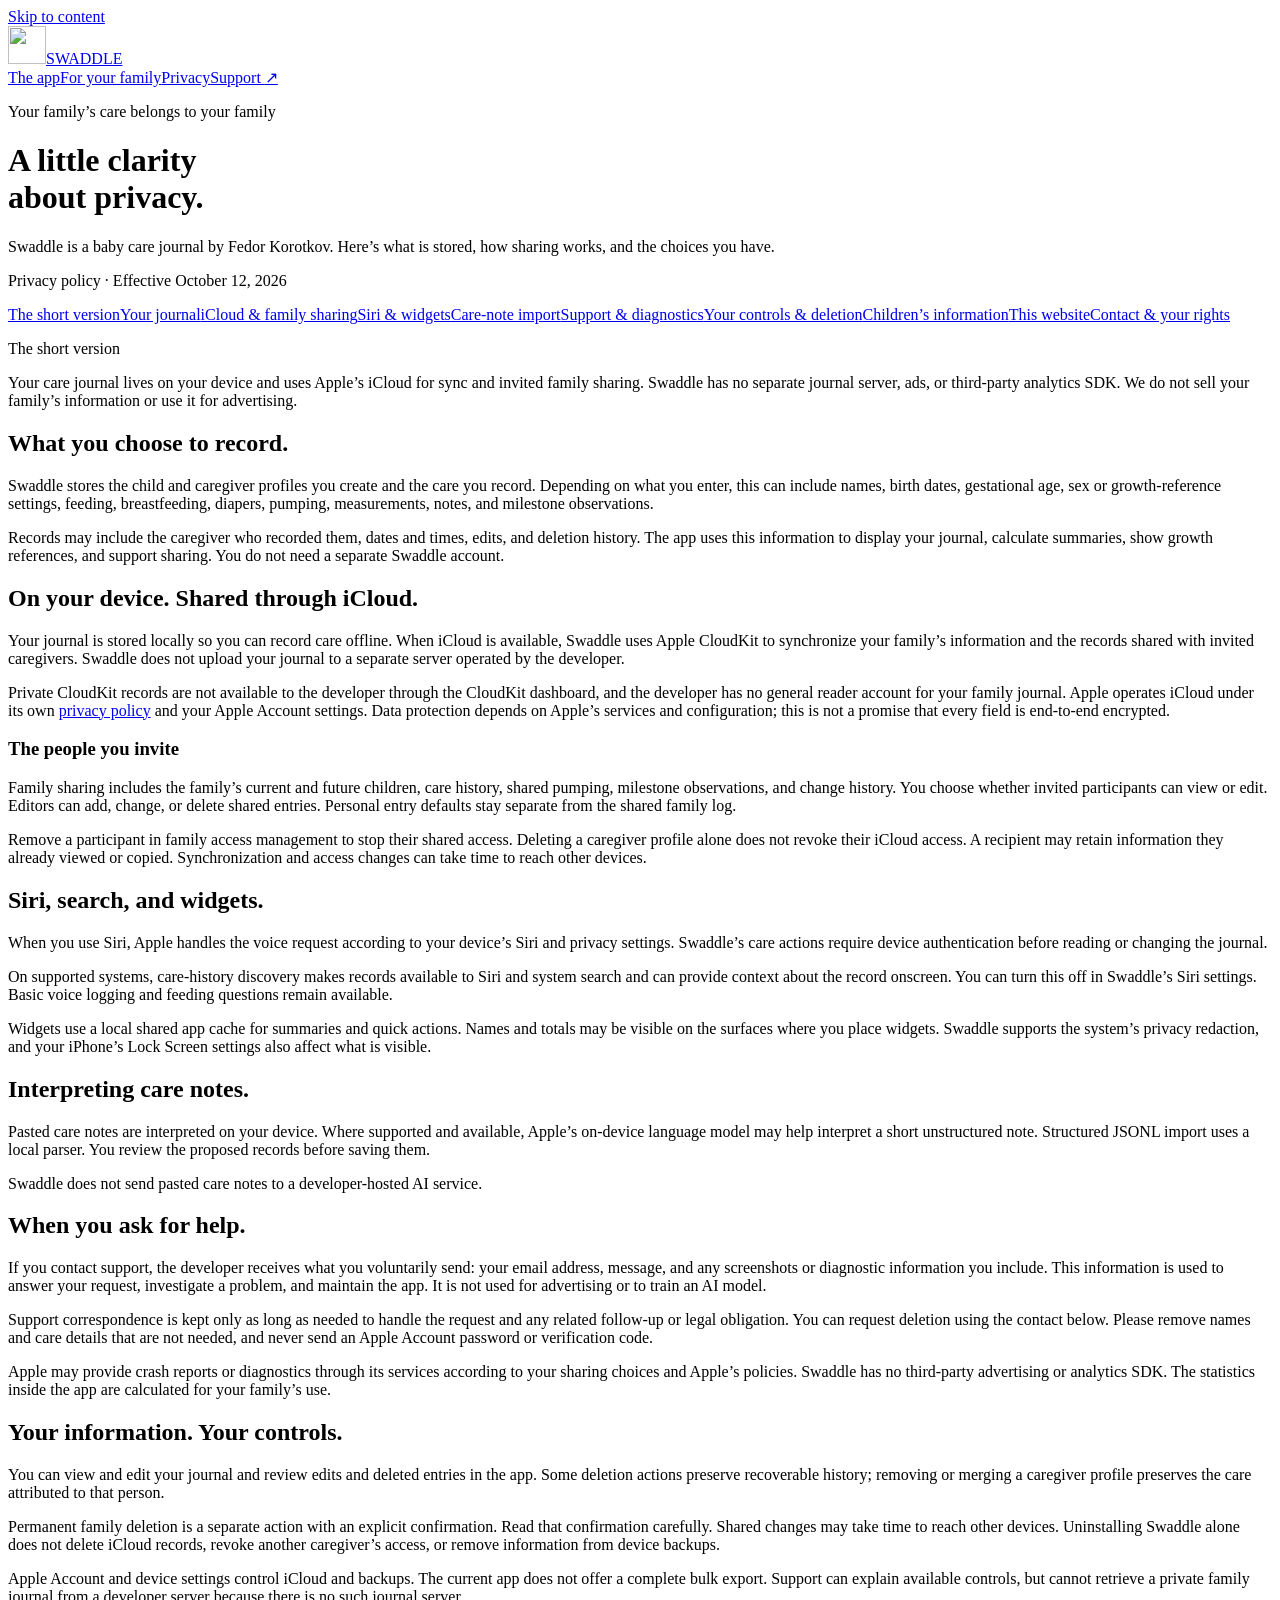
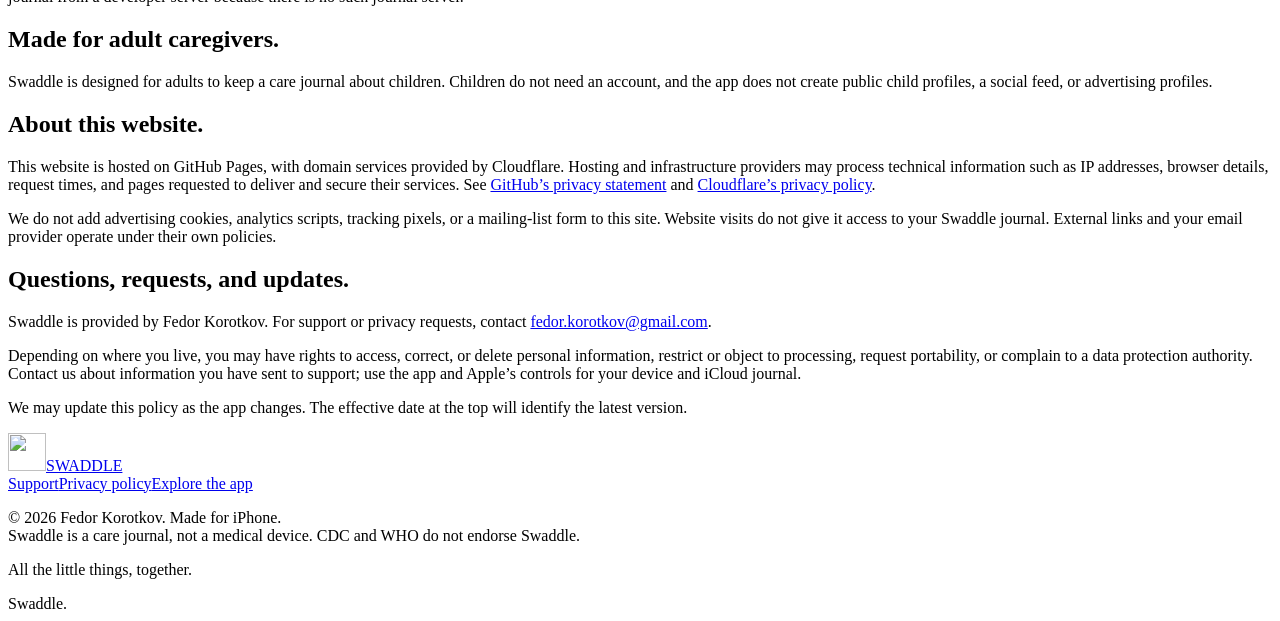
==== website/privacy/index.html @ 46054d3d "Launch Swaddle website with privacy and support" ====
<!doctype html>
<html lang="en"><head><meta charset="utf-8"><meta name="viewport" content="width=device-width,initial-scale=1">
<title>Privacy Policy — Swaddle Baby Tracker</title><meta name="description" content="How Swaddle handles your family’s care journal, iCloud sharing, Siri, widgets, support messages and website information."><link rel="canonical" href="https://swaddle-ios.app/privacy/">
<meta name="theme-color" content="#f6f3eb"><meta property="og:type" content="website"><meta property="og:site_name" content="Swaddle"><meta property="og:title" content="Privacy Policy — Swaddle Baby Tracker"><meta property="og:description" content="How Swaddle handles your family’s care journal, iCloud sharing, Siri, widgets, support messages and website information."><meta property="og:url" content="https://swaddle-ios.app/privacy/"><meta property="og:image" content="https://swaddle-ios.app/assets/social-card.jpg"><meta name="twitter:card" content="summary_large_image">
<link rel="icon" type="image/png" href="/assets/favicon.png"><link rel="apple-touch-icon" href="/assets/apple-touch-icon.png"><link rel="stylesheet" href="/assets/site.css?v=2"><script src="/assets/site.js?v=2" defer></script>
</head><body><a class="skip-link" href="#main">Skip to content</a><header class="site-header"><div class="wrap header-inner">
  <a class="brand" href="/" aria-label="Swaddle home"><img src="/assets/mark.png" width="38" height="38" alt=""><span>SWADDLE</span></a>
  <nav class="site-nav" aria-label="Main navigation"><a href="/#app">The app</a><a class="nav-family" href="/#family">For your family</a><a aria-current="page" href="/privacy/">Privacy</a><a class="support-link" href="/support/">Support <span aria-hidden="true">↗</span></a></nav>
</div></header><main id="main">
<div class="wrap page-hero"><p class="eyebrow">Your family’s care belongs to your family</p><h1>A little clarity<br>about privacy.</h1><p class="lead">Swaddle is a baby care journal by Fedor Korotkov. Here’s what is stored, how sharing works, and the choices you have.</p><p class="page-meta">Privacy policy · Effective October 12, 2026</p></div>
<div class="wrap document-layout">
<nav class="page-toc" aria-label="Privacy policy sections"><a href="#overview">The short version</a><a href="#journal">Your journal</a><a href="#icloud">iCloud &amp; family sharing</a><a href="#apple-features">Siri &amp; widgets</a><a href="#notes">Care-note import</a><a href="#support-data">Support &amp; diagnostics</a><a href="#controls">Your controls &amp; deletion</a><a href="#children">Children’s information</a><a href="#website">This website</a><a href="#contact">Contact &amp; your rights</a></nav>
<article class="prose">
<section id="overview" class="summary-card"><p class="eyebrow">The short version</p><p>Your care journal lives on your device and uses Apple’s iCloud for sync and invited family sharing. Swaddle has no separate journal server, ads, or third-party analytics SDK. We do not sell your family’s information or use it for advertising.</p></section>
<section id="journal"><h2>What you choose to record.</h2><p>Swaddle stores the child and caregiver profiles you create and the care you record. Depending on what you enter, this can include names, birth dates, gestational age, sex or growth-reference settings, feeding, breastfeeding, diapers, pumping, measurements, notes, and milestone observations.</p><p>Records may include the caregiver who recorded them, dates and times, edits, and deletion history. The app uses this information to display your journal, calculate summaries, show growth references, and support sharing. You do not need a separate Swaddle account.</p></section>
<section id="icloud"><h2>On your device. Shared through iCloud.</h2><p>Your journal is stored locally so you can record care offline. When iCloud is available, Swaddle uses Apple CloudKit to synchronize your family’s information and the records shared with invited caregivers. Swaddle does not upload your journal to a separate server operated by the developer.</p><p>Private CloudKit records are not available to the developer through the CloudKit dashboard, and the developer has no general reader account for your family journal. Apple operates iCloud under its own <a href="https://www.apple.com/legal/privacy/">privacy policy</a> and your Apple Account settings. Data protection depends on Apple’s services and configuration; this is not a promise that every field is end-to-end encrypted.</p><h3>The people you invite</h3><p>Family sharing includes the family’s current and future children, care history, shared pumping, milestone observations, and change history. You choose whether invited participants can view or edit. Editors can add, change, or delete shared entries. Personal entry defaults stay separate from the shared family log.</p><p>Remove a participant in family access management to stop their shared access. Deleting a caregiver profile alone does not revoke their iCloud access. A recipient may retain information they already viewed or copied. Synchronization and access changes can take time to reach other devices.</p></section>
<section id="apple-features"><h2>Siri, search, and widgets.</h2><p>When you use Siri, Apple handles the voice request according to your device’s Siri and privacy settings. Swaddle’s care actions require device authentication before reading or changing the journal.</p><p>On supported systems, care-history discovery makes records available to Siri and system search and can provide context about the record onscreen. You can turn this off in Swaddle’s Siri settings. Basic voice logging and feeding questions remain available.</p><p>Widgets use a local shared app cache for summaries and quick actions. Names and totals may be visible on the surfaces where you place widgets. Swaddle supports the system’s privacy redaction, and your iPhone’s Lock Screen settings also affect what is visible.</p></section>
<section id="notes"><h2>Interpreting care notes.</h2><p>Pasted care notes are interpreted on your device. Where supported and available, Apple’s on-device language model may help interpret a short unstructured note. Structured JSONL import uses a local parser. You review the proposed records before saving them.</p><p>Swaddle does not send pasted care notes to a developer-hosted AI service.</p></section>
<section id="support-data"><h2>When you ask for help.</h2><p>If you contact support, the developer receives what you voluntarily send: your email address, message, and any screenshots or diagnostic information you include. This information is used to answer your request, investigate a problem, and maintain the app. It is not used for advertising or to train an AI model.</p><p>Support correspondence is kept only as long as needed to handle the request and any related follow-up or legal obligation. You can request deletion using the contact below. Please remove names and care details that are not needed, and never send an Apple Account password or verification code.</p><p>Apple may provide crash reports or diagnostics through its services according to your sharing choices and Apple’s policies. Swaddle has no third-party advertising or analytics SDK. The statistics inside the app are calculated for your family’s use.</p></section>
<section id="controls"><h2>Your information. Your controls.</h2><p>You can view and edit your journal and review edits and deleted entries in the app. Some deletion actions preserve recoverable history; removing or merging a caregiver profile preserves the care attributed to that person.</p><p>Permanent family deletion is a separate action with an explicit confirmation. Read that confirmation carefully. Shared changes may take time to reach other devices. Uninstalling Swaddle alone does not delete iCloud records, revoke another caregiver’s access, or remove information from device backups.</p><p>Apple Account and device settings control iCloud and backups. The current app does not offer a complete bulk export. Support can explain available controls, but cannot retrieve a private family journal from a developer server because there is no such journal server.</p></section>
<section id="children"><h2>Made for adult caregivers.</h2><p>Swaddle is designed for adults to keep a care journal about children. Children do not need an account, and the app does not create public child profiles, a social feed, or advertising profiles.</p></section>
<section id="website"><h2>About this website.</h2><p>This website is hosted on GitHub Pages, with domain services provided by Cloudflare. Hosting and infrastructure providers may process technical information such as IP addresses, browser details, request times, and pages requested to deliver and secure their services. See <a href="https://docs.github.com/en/site-policy/privacy-policies/github-general-privacy-statement">GitHub’s privacy statement</a> and <a href="https://www.cloudflare.com/privacypolicy/">Cloudflare’s privacy policy</a>.</p><p>We do not add advertising cookies, analytics scripts, tracking pixels, or a mailing-list form to this site. Website visits do not give it access to your Swaddle journal. External links and your email provider operate under their own policies.</p></section>
<section id="contact"><h2>Questions, requests, and updates.</h2><p>Swaddle is provided by Fedor Korotkov. For support or privacy requests, contact <a href="mailto:fedor.korotkov@gmail.com">fedor.korotkov@gmail.com</a>.</p><p>Depending on where you live, you may have rights to access, correct, or delete personal information, restrict or object to processing, request portability, or complain to a data protection authority. Contact us about information you have sent to support; use the app and Apple’s controls for your device and iCloud journal.</p><p>We may update this policy as the app changes. The effective date at the top will identify the latest version.</p></section>
</article></div></main><footer class="site-footer"><div class="wrap"><div class="footer-top"><a class="brand" href="/" aria-label="Swaddle home"><img src="/assets/mark.png" width="38" height="38" alt="" loading="lazy"><span>SWADDLE</span></a><nav class="footer-links" aria-label="Footer"><a href="/support/">Support</a><a href="/privacy/">Privacy policy</a><a href="/#app">Explore the app</a></nav></div><div class="footer-bottom"><p>© 2026 Fedor Korotkov. Made for iPhone.<br>Swaddle is a care journal, not a medical device. CDC and WHO do not endorse Swaddle.</p><p>All the little things, together.</p></div><div class="footer-wordmark" aria-hidden="true">Swaddle.</div></div></footer></body></html>
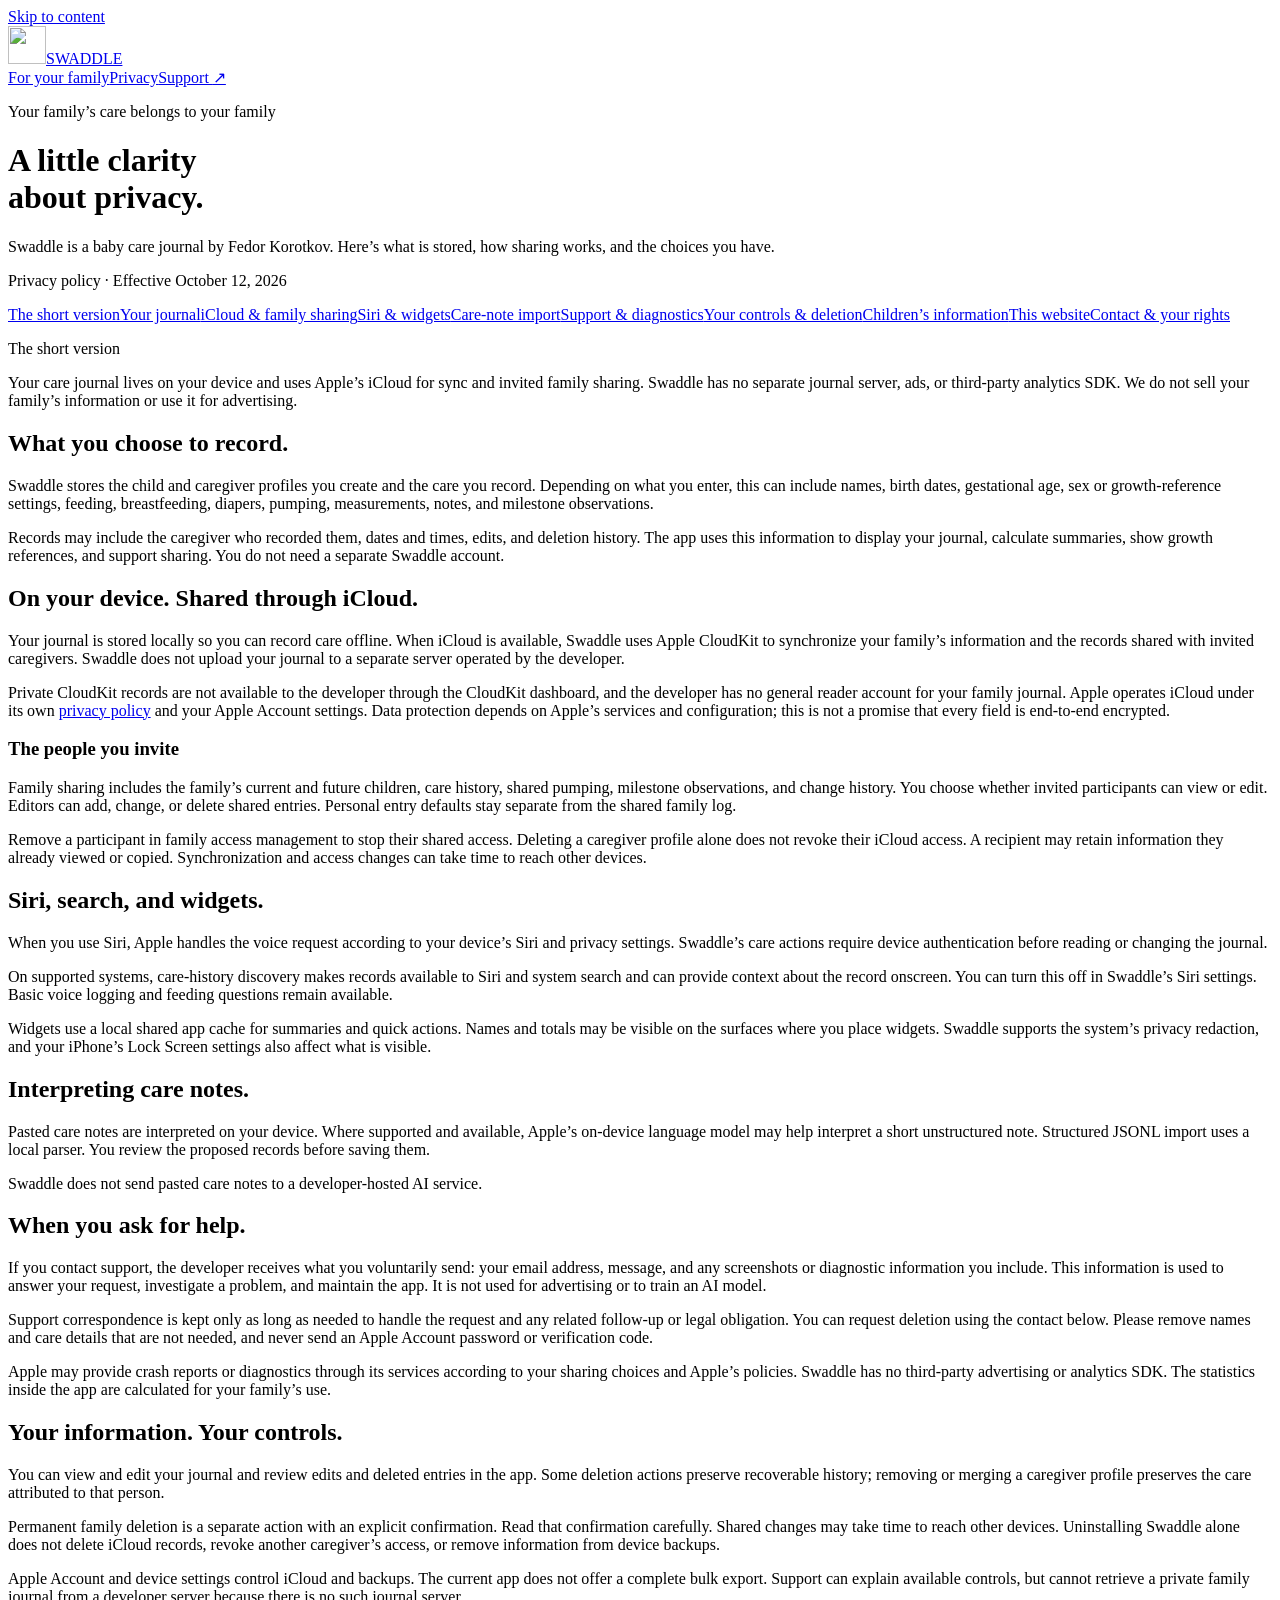
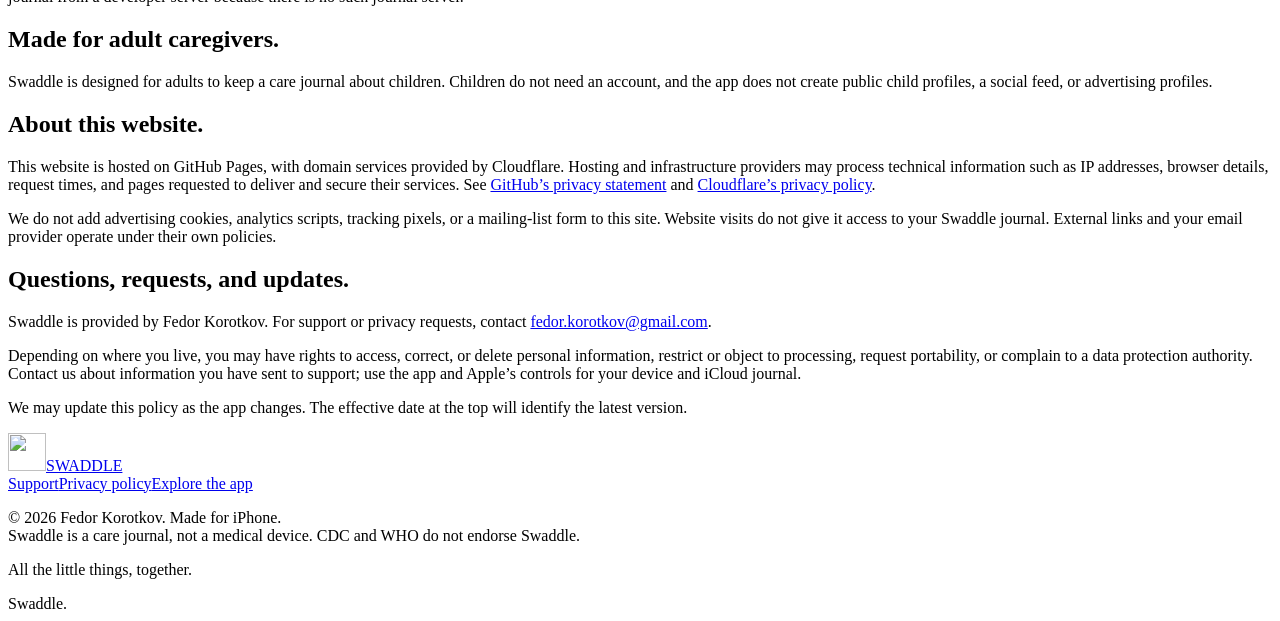
==== commit de7effc3: "Remove numbered feature section from website [skip ci]" ====
--- a/website/privacy/index.html
+++ b/website/privacy/index.html
@@ -2,11 +2,11 @@
 <html lang="en"><head><meta charset="utf-8"><meta name="viewport" content="width=device-width,initial-scale=1">
 <title>Privacy Policy — Swaddle Baby Tracker</title><meta name="description" content="How Swaddle handles your family’s care journal, iCloud sharing, Siri, widgets, support messages and website information."><link rel="canonical" href="https://swaddle-ios.app/privacy/">
 <meta name="theme-color" content="#f6f3eb"><meta property="og:type" content="website"><meta property="og:site_name" content="Swaddle"><meta property="og:title" content="Privacy Policy — Swaddle Baby Tracker"><meta property="og:description" content="How Swaddle handles your family’s care journal, iCloud sharing, Siri, widgets, support messages and website information."><meta property="og:url" content="https://swaddle-ios.app/privacy/"><meta property="og:image" content="https://swaddle-ios.app/assets/social-card.jpg"><meta name="twitter:card" content="summary_large_image">
-<link rel="icon" type="image/png" href="/assets/favicon.png"><link rel="apple-touch-icon" href="/assets/apple-touch-icon.png"><link rel="stylesheet" href="/assets/site.css?v=2"><script src="/assets/site.js?v=2" defer></script>
+<link rel="icon" type="image/png" href="/assets/favicon.png"><link rel="apple-touch-icon" href="/assets/apple-touch-icon.png"><link rel="stylesheet" href="/assets/site.css?v=4"><script src="/assets/site.js?v=2" defer></script>
 </head><body><a class="skip-link" href="#main">Skip to content</a><header class="site-header"><div class="wrap header-inner">
   <a class="brand" href="/" aria-label="Swaddle home"><img src="/assets/mark.png" width="38" height="38" alt=""><span>SWADDLE</span></a>
-  <nav class="site-nav" aria-label="Main navigation"><a href="/#app">The app</a><a class="nav-family" href="/#family">For your family</a><a aria-current="page" href="/privacy/">Privacy</a><a class="support-link" href="/support/">Support <span aria-hidden="true">↗</span></a></nav>
-</div></header><main id="main">
+  <nav class="site-nav" aria-label="Main navigation"><a class="nav-family" href="/#family">For your family</a><a aria-current="page" href="/privacy/">Privacy</a><a class="support-link" href="/support/">Support <span aria-hidden="true">↗</span></a></nav>
+</div></header><main id="main" tabindex="-1">
 <div class="wrap page-hero"><p class="eyebrow">Your family’s care belongs to your family</p><h1>A little clarity<br>about privacy.</h1><p class="lead">Swaddle is a baby care journal by Fedor Korotkov. Here’s what is stored, how sharing works, and the choices you have.</p><p class="page-meta">Privacy policy · Effective October 12, 2026</p></div>
 <div class="wrap document-layout">
 <nav class="page-toc" aria-label="Privacy policy sections"><a href="#overview">The short version</a><a href="#journal">Your journal</a><a href="#icloud">iCloud &amp; family sharing</a><a href="#apple-features">Siri &amp; widgets</a><a href="#notes">Care-note import</a><a href="#support-data">Support &amp; diagnostics</a><a href="#controls">Your controls &amp; deletion</a><a href="#children">Children’s information</a><a href="#website">This website</a><a href="#contact">Contact &amp; your rights</a></nav>
@@ -21,4 +21,4 @@
 <section id="children"><h2>Made for adult caregivers.</h2><p>Swaddle is designed for adults to keep a care journal about children. Children do not need an account, and the app does not create public child profiles, a social feed, or advertising profiles.</p></section>
 <section id="website"><h2>About this website.</h2><p>This website is hosted on GitHub Pages, with domain services provided by Cloudflare. Hosting and infrastructure providers may process technical information such as IP addresses, browser details, request times, and pages requested to deliver and secure their services. See <a href="https://docs.github.com/en/site-policy/privacy-policies/github-general-privacy-statement">GitHub’s privacy statement</a> and <a href="https://www.cloudflare.com/privacypolicy/">Cloudflare’s privacy policy</a>.</p><p>We do not add advertising cookies, analytics scripts, tracking pixels, or a mailing-list form to this site. Website visits do not give it access to your Swaddle journal. External links and your email provider operate under their own policies.</p></section>
 <section id="contact"><h2>Questions, requests, and updates.</h2><p>Swaddle is provided by Fedor Korotkov. For support or privacy requests, contact <a href="mailto:fedor.korotkov@gmail.com">fedor.korotkov@gmail.com</a>.</p><p>Depending on where you live, you may have rights to access, correct, or delete personal information, restrict or object to processing, request portability, or complain to a data protection authority. Contact us about information you have sent to support; use the app and Apple’s controls for your device and iCloud journal.</p><p>We may update this policy as the app changes. The effective date at the top will identify the latest version.</p></section>
-</article></div></main><footer class="site-footer"><div class="wrap"><div class="footer-top"><a class="brand" href="/" aria-label="Swaddle home"><img src="/assets/mark.png" width="38" height="38" alt="" loading="lazy"><span>SWADDLE</span></a><nav class="footer-links" aria-label="Footer"><a href="/support/">Support</a><a href="/privacy/">Privacy policy</a><a href="/#app">Explore the app</a></nav></div><div class="footer-bottom"><p>© 2026 Fedor Korotkov. Made for iPhone.<br>Swaddle is a care journal, not a medical device. CDC and WHO do not endorse Swaddle.</p><p>All the little things, together.</p></div><div class="footer-wordmark" aria-hidden="true">Swaddle.</div></div></footer></body></html>+</article></div></main><footer class="site-footer"><div class="wrap"><div class="footer-top"><a class="brand" href="/" aria-label="Swaddle home"><img src="/assets/mark.png" width="38" height="38" alt="" loading="lazy"><span>SWADDLE</span></a><nav class="footer-links" aria-label="Footer"><a href="/support/">Support</a><a href="/privacy/">Privacy policy</a><a href="/#family">Explore the app</a></nav></div><div class="footer-bottom"><p>© 2026 Fedor Korotkov. Made for iPhone.<br>Swaddle is a care journal, not a medical device. CDC and WHO do not endorse Swaddle.</p><p>All the little things, together.</p></div><div class="footer-wordmark" aria-hidden="true">Swaddle.</div></div></footer></body></html>
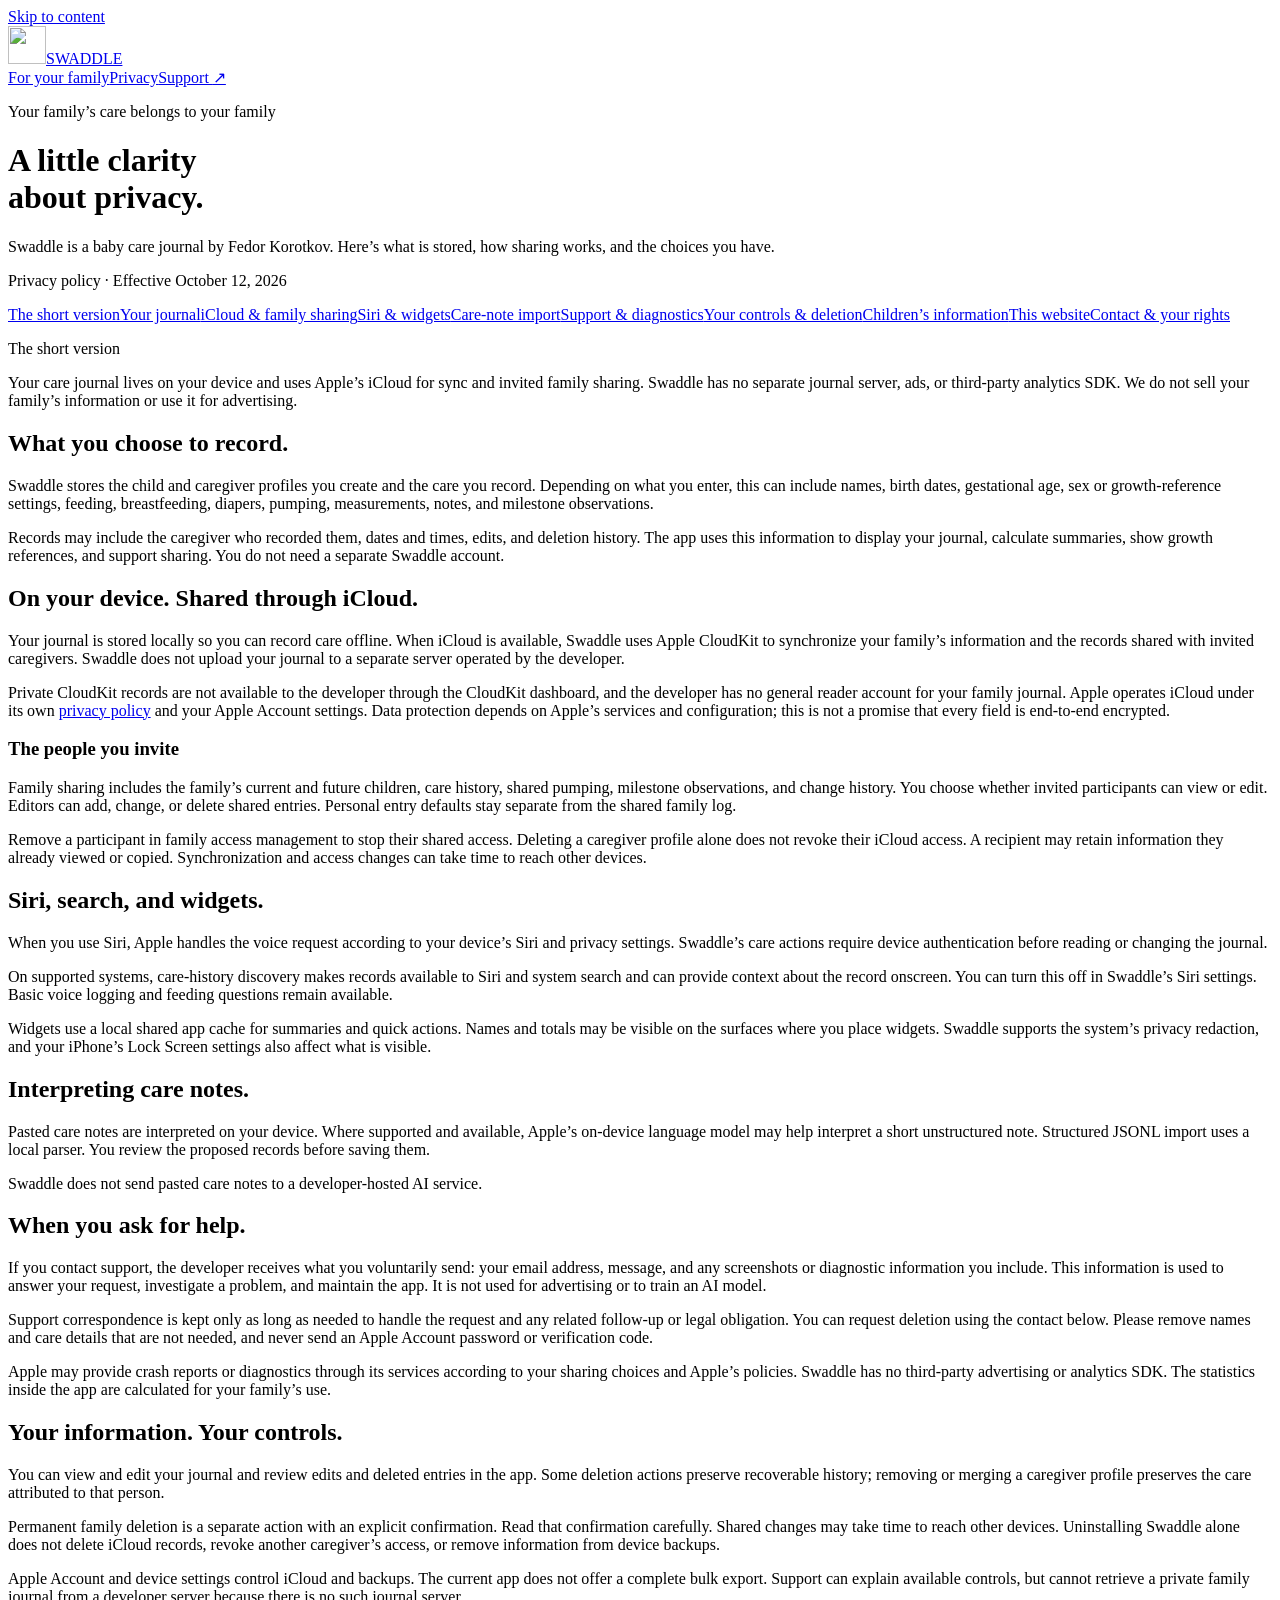
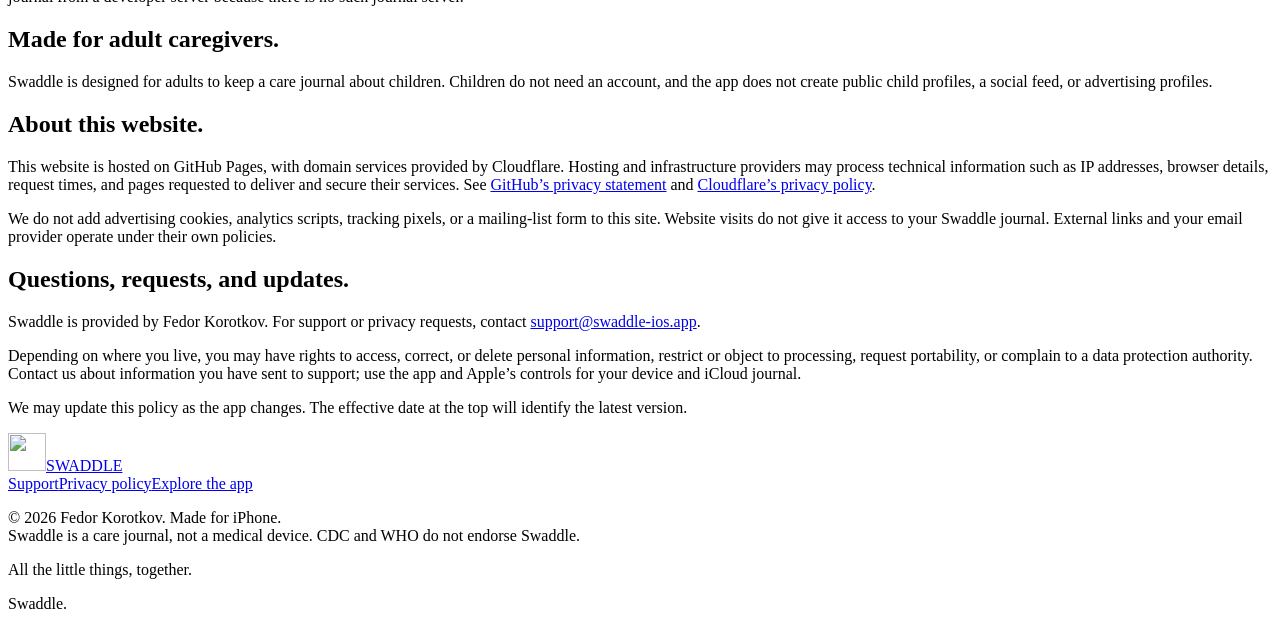
==== commit 8b0d1a19: "Use configured Swaddle support email [skip ci]" ====
--- a/website/privacy/index.html
+++ b/website/privacy/index.html
@@ -20,5 +20,5 @@
 <section id="controls"><h2>Your information. Your controls.</h2><p>You can view and edit your journal and review edits and deleted entries in the app. Some deletion actions preserve recoverable history; removing or merging a caregiver profile preserves the care attributed to that person.</p><p>Permanent family deletion is a separate action with an explicit confirmation. Read that confirmation carefully. Shared changes may take time to reach other devices. Uninstalling Swaddle alone does not delete iCloud records, revoke another caregiver’s access, or remove information from device backups.</p><p>Apple Account and device settings control iCloud and backups. The current app does not offer a complete bulk export. Support can explain available controls, but cannot retrieve a private family journal from a developer server because there is no such journal server.</p></section>
 <section id="children"><h2>Made for adult caregivers.</h2><p>Swaddle is designed for adults to keep a care journal about children. Children do not need an account, and the app does not create public child profiles, a social feed, or advertising profiles.</p></section>
 <section id="website"><h2>About this website.</h2><p>This website is hosted on GitHub Pages, with domain services provided by Cloudflare. Hosting and infrastructure providers may process technical information such as IP addresses, browser details, request times, and pages requested to deliver and secure their services. See <a href="https://docs.github.com/en/site-policy/privacy-policies/github-general-privacy-statement">GitHub’s privacy statement</a> and <a href="https://www.cloudflare.com/privacypolicy/">Cloudflare’s privacy policy</a>.</p><p>We do not add advertising cookies, analytics scripts, tracking pixels, or a mailing-list form to this site. Website visits do not give it access to your Swaddle journal. External links and your email provider operate under their own policies.</p></section>
-<section id="contact"><h2>Questions, requests, and updates.</h2><p>Swaddle is provided by Fedor Korotkov. For support or privacy requests, contact <a href="mailto:fedor.korotkov@gmail.com">fedor.korotkov@gmail.com</a>.</p><p>Depending on where you live, you may have rights to access, correct, or delete personal information, restrict or object to processing, request portability, or complain to a data protection authority. Contact us about information you have sent to support; use the app and Apple’s controls for your device and iCloud journal.</p><p>We may update this policy as the app changes. The effective date at the top will identify the latest version.</p></section>
+<section id="contact"><h2>Questions, requests, and updates.</h2><p>Swaddle is provided by Fedor Korotkov. For support or privacy requests, contact <a href="mailto:support@swaddle-ios.app">support@swaddle-ios.app</a>.</p><p>Depending on where you live, you may have rights to access, correct, or delete personal information, restrict or object to processing, request portability, or complain to a data protection authority. Contact us about information you have sent to support; use the app and Apple’s controls for your device and iCloud journal.</p><p>We may update this policy as the app changes. The effective date at the top will identify the latest version.</p></section>
 </article></div></main><footer class="site-footer"><div class="wrap"><div class="footer-top"><a class="brand" href="/" aria-label="Swaddle home"><img src="/assets/mark.png" width="38" height="38" alt="" loading="lazy"><span>SWADDLE</span></a><nav class="footer-links" aria-label="Footer"><a href="/support/">Support</a><a href="/privacy/">Privacy policy</a><a href="/#family">Explore the app</a></nav></div><div class="footer-bottom"><p>© 2026 Fedor Korotkov. Made for iPhone.<br>Swaddle is a care journal, not a medical device. CDC and WHO do not endorse Swaddle.</p><p>All the little things, together.</p></div><div class="footer-wordmark" aria-hidden="true">Swaddle.</div></div></footer></body></html>
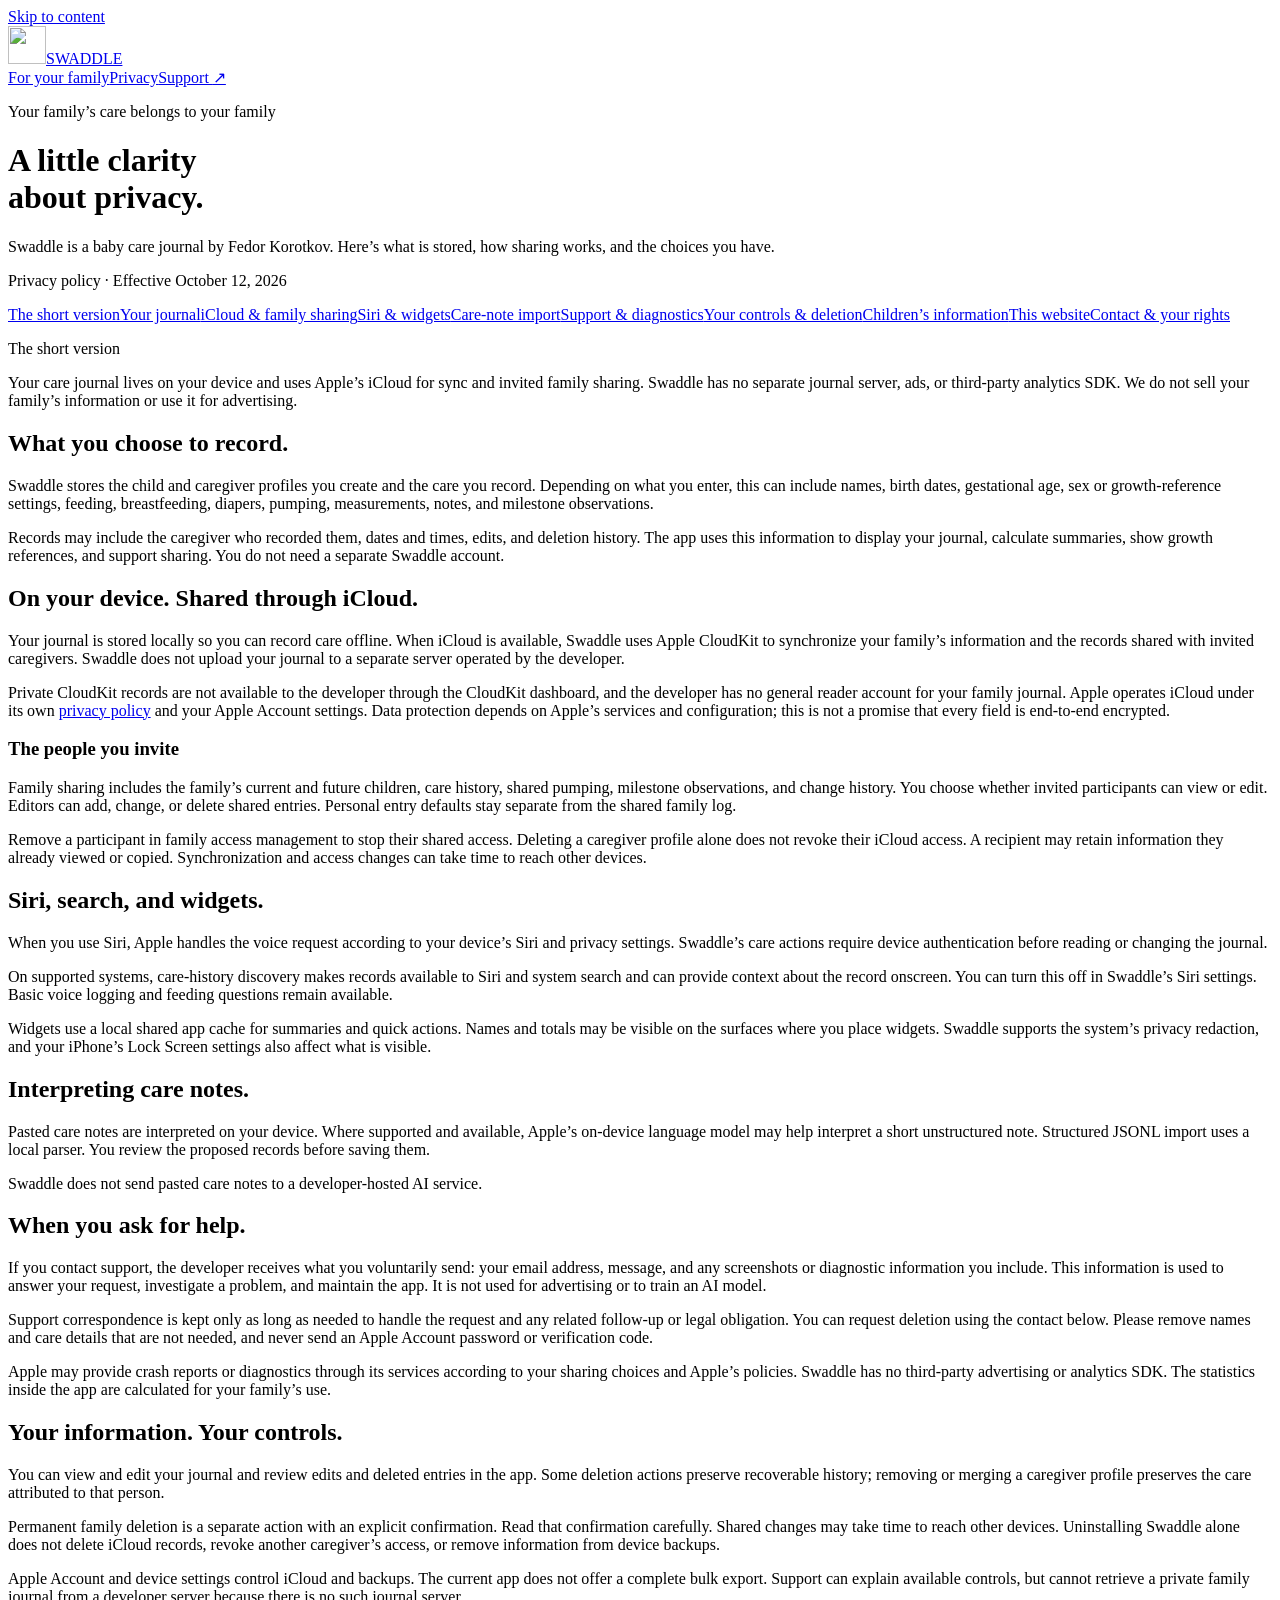
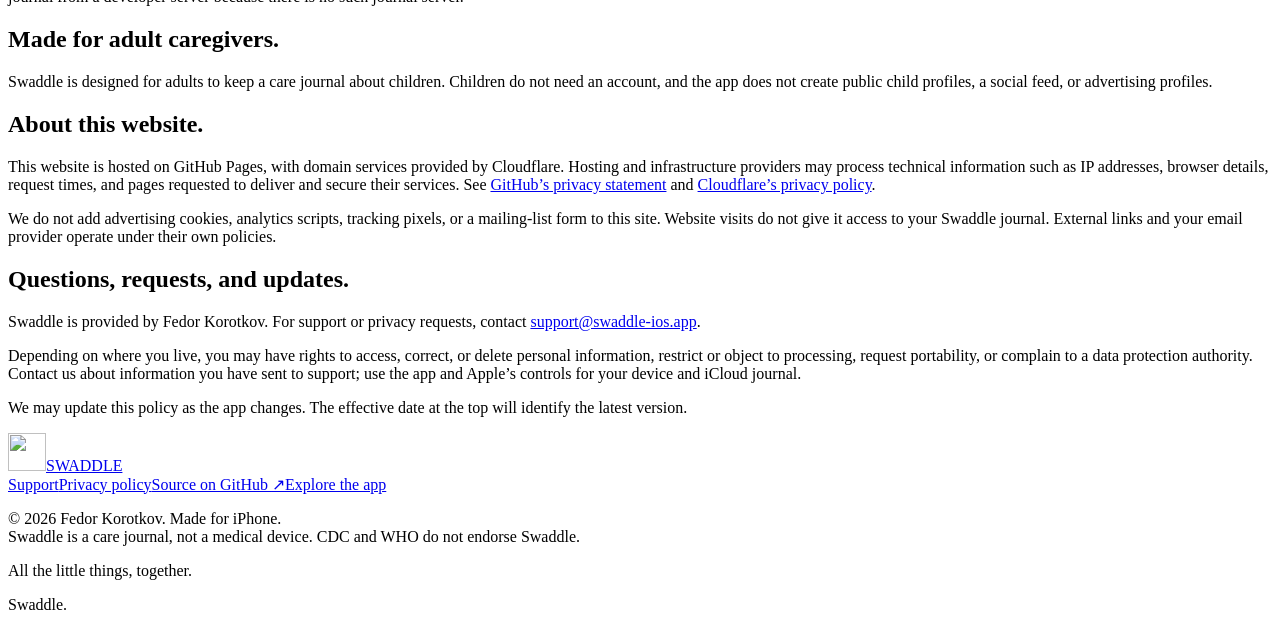
==== commit 8f3029cf: "Introduce Swaddle as an open source MPL 2.0 app" ====
--- a/website/privacy/index.html
+++ b/website/privacy/index.html
@@ -21,4 +21,4 @@
 <section id="children"><h2>Made for adult caregivers.</h2><p>Swaddle is designed for adults to keep a care journal about children. Children do not need an account, and the app does not create public child profiles, a social feed, or advertising profiles.</p></section>
 <section id="website"><h2>About this website.</h2><p>This website is hosted on GitHub Pages, with domain services provided by Cloudflare. Hosting and infrastructure providers may process technical information such as IP addresses, browser details, request times, and pages requested to deliver and secure their services. See <a href="https://docs.github.com/en/site-policy/privacy-policies/github-general-privacy-statement">GitHub’s privacy statement</a> and <a href="https://www.cloudflare.com/privacypolicy/">Cloudflare’s privacy policy</a>.</p><p>We do not add advertising cookies, analytics scripts, tracking pixels, or a mailing-list form to this site. Website visits do not give it access to your Swaddle journal. External links and your email provider operate under their own policies.</p></section>
 <section id="contact"><h2>Questions, requests, and updates.</h2><p>Swaddle is provided by Fedor Korotkov. For support or privacy requests, contact <a href="mailto:support@swaddle-ios.app">support@swaddle-ios.app</a>.</p><p>Depending on where you live, you may have rights to access, correct, or delete personal information, restrict or object to processing, request portability, or complain to a data protection authority. Contact us about information you have sent to support; use the app and Apple’s controls for your device and iCloud journal.</p><p>We may update this policy as the app changes. The effective date at the top will identify the latest version.</p></section>
-</article></div></main><footer class="site-footer"><div class="wrap"><div class="footer-top"><a class="brand" href="/" aria-label="Swaddle home"><img src="/assets/mark.png" width="38" height="38" alt="" loading="lazy"><span>SWADDLE</span></a><nav class="footer-links" aria-label="Footer"><a href="/support/">Support</a><a href="/privacy/">Privacy policy</a><a href="/#family">Explore the app</a></nav></div><div class="footer-bottom"><p>© 2026 Fedor Korotkov. Made for iPhone.<br>Swaddle is a care journal, not a medical device. CDC and WHO do not endorse Swaddle.</p><p>All the little things, together.</p></div><div class="footer-wordmark" aria-hidden="true">Swaddle.</div></div></footer></body></html>+</article></div></main><footer class="site-footer"><div class="wrap"><div class="footer-top"><a class="brand" href="/" aria-label="Swaddle home"><img src="/assets/mark.png" width="38" height="38" alt="" loading="lazy"><span>SWADDLE</span></a><nav class="footer-links" aria-label="Footer"><a href="/support/">Support</a><a href="/privacy/">Privacy policy</a><a href="https://github.com/fkorotkov/swaddle-ios.app">Source on GitHub <span aria-hidden="true">↗</span></a><a href="/#family">Explore the app</a></nav></div><div class="footer-bottom"><p>© 2026 Fedor Korotkov. Made for iPhone.<br>Swaddle is a care journal, not a medical device. CDC and WHO do not endorse Swaddle.</p><p>All the little things, together.</p></div><div class="footer-wordmark" aria-hidden="true">Swaddle.</div></div></footer></body></html>
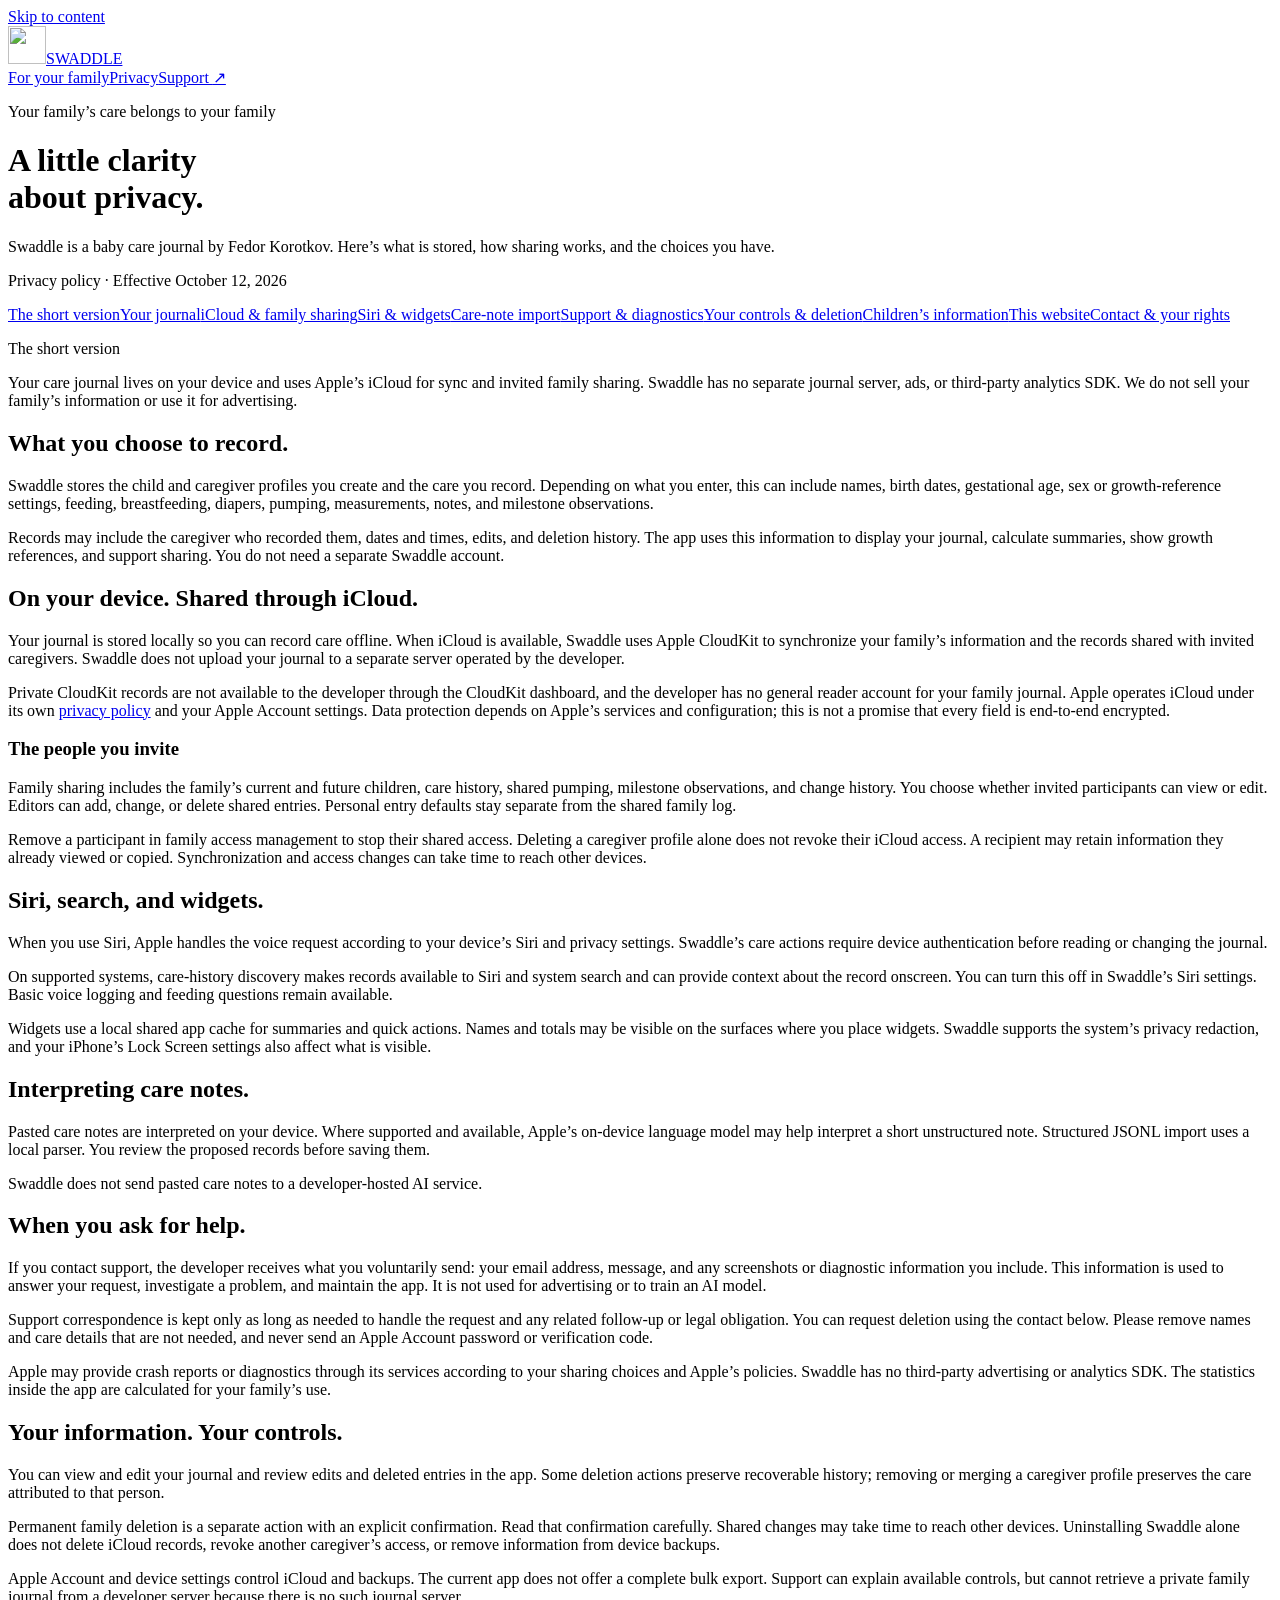
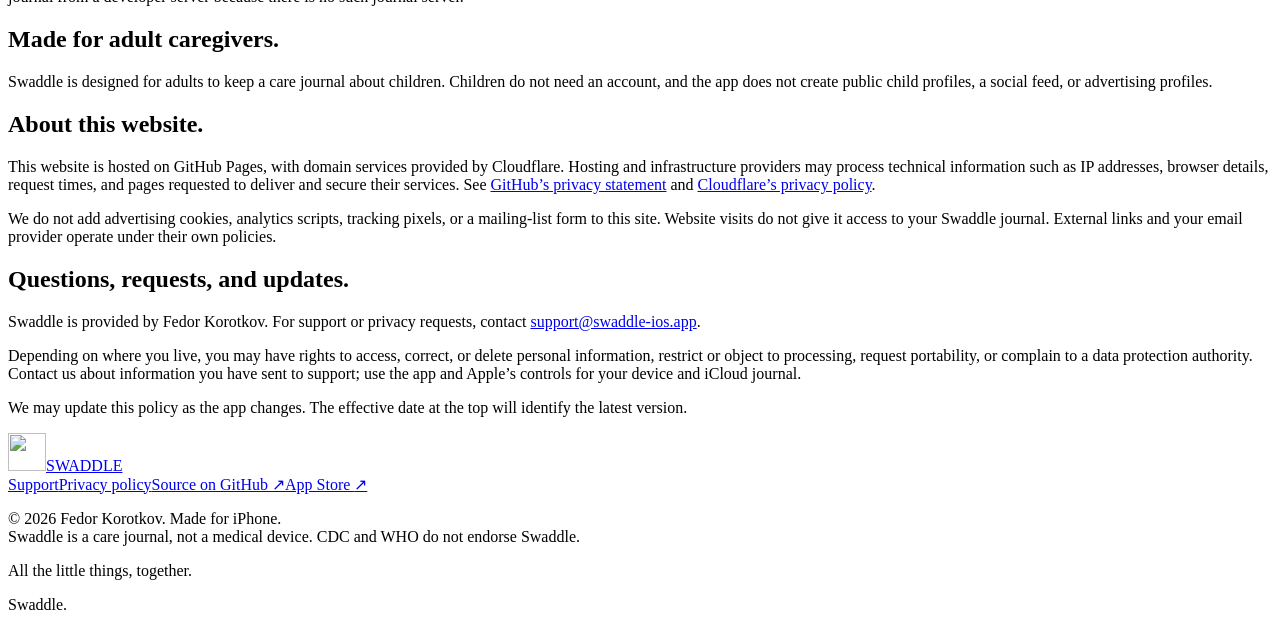
==== commit dd5b4b66: "Link the live App Store release from the website and README" ====
--- a/website/privacy/index.html
+++ b/website/privacy/index.html
@@ -21,4 +21,4 @@
 <section id="children"><h2>Made for adult caregivers.</h2><p>Swaddle is designed for adults to keep a care journal about children. Children do not need an account, and the app does not create public child profiles, a social feed, or advertising profiles.</p></section>
 <section id="website"><h2>About this website.</h2><p>This website is hosted on GitHub Pages, with domain services provided by Cloudflare. Hosting and infrastructure providers may process technical information such as IP addresses, browser details, request times, and pages requested to deliver and secure their services. See <a href="https://docs.github.com/en/site-policy/privacy-policies/github-general-privacy-statement">GitHub’s privacy statement</a> and <a href="https://www.cloudflare.com/privacypolicy/">Cloudflare’s privacy policy</a>.</p><p>We do not add advertising cookies, analytics scripts, tracking pixels, or a mailing-list form to this site. Website visits do not give it access to your Swaddle journal. External links and your email provider operate under their own policies.</p></section>
 <section id="contact"><h2>Questions, requests, and updates.</h2><p>Swaddle is provided by Fedor Korotkov. For support or privacy requests, contact <a href="mailto:support@swaddle-ios.app">support@swaddle-ios.app</a>.</p><p>Depending on where you live, you may have rights to access, correct, or delete personal information, restrict or object to processing, request portability, or complain to a data protection authority. Contact us about information you have sent to support; use the app and Apple’s controls for your device and iCloud journal.</p><p>We may update this policy as the app changes. The effective date at the top will identify the latest version.</p></section>
-</article></div></main><footer class="site-footer"><div class="wrap"><div class="footer-top"><a class="brand" href="/" aria-label="Swaddle home"><img src="/assets/mark.png" width="38" height="38" alt="" loading="lazy"><span>SWADDLE</span></a><nav class="footer-links" aria-label="Footer"><a href="/support/">Support</a><a href="/privacy/">Privacy policy</a><a href="https://github.com/fkorotkov/swaddle-ios.app">Source on GitHub <span aria-hidden="true">↗</span></a><a href="/#family">Explore the app</a></nav></div><div class="footer-bottom"><p>© 2026 Fedor Korotkov. Made for iPhone.<br>Swaddle is a care journal, not a medical device. CDC and WHO do not endorse Swaddle.</p><p>All the little things, together.</p></div><div class="footer-wordmark" aria-hidden="true">Swaddle.</div></div></footer></body></html>+</article></div></main><footer class="site-footer"><div class="wrap"><div class="footer-top"><a class="brand" href="/" aria-label="Swaddle home"><img src="/assets/mark.png" width="38" height="38" alt="" loading="lazy"><span>SWADDLE</span></a><nav class="footer-links" aria-label="Footer"><a href="/support/">Support</a><a href="/privacy/">Privacy policy</a><a href="https://github.com/fkorotkov/swaddle-ios.app">Source on GitHub <span aria-hidden="true">↗</span></a><a href="https://apps.apple.com/app/swaddle-newborn-log/id6814224127">App Store <span aria-hidden="true">↗</span></a></nav></div><div class="footer-bottom"><p>© 2026 Fedor Korotkov. Made for iPhone.<br>Swaddle is a care journal, not a medical device. CDC and WHO do not endorse Swaddle.</p><p>All the little things, together.</p></div><div class="footer-wordmark" aria-hidden="true">Swaddle.</div></div></footer></body></html>
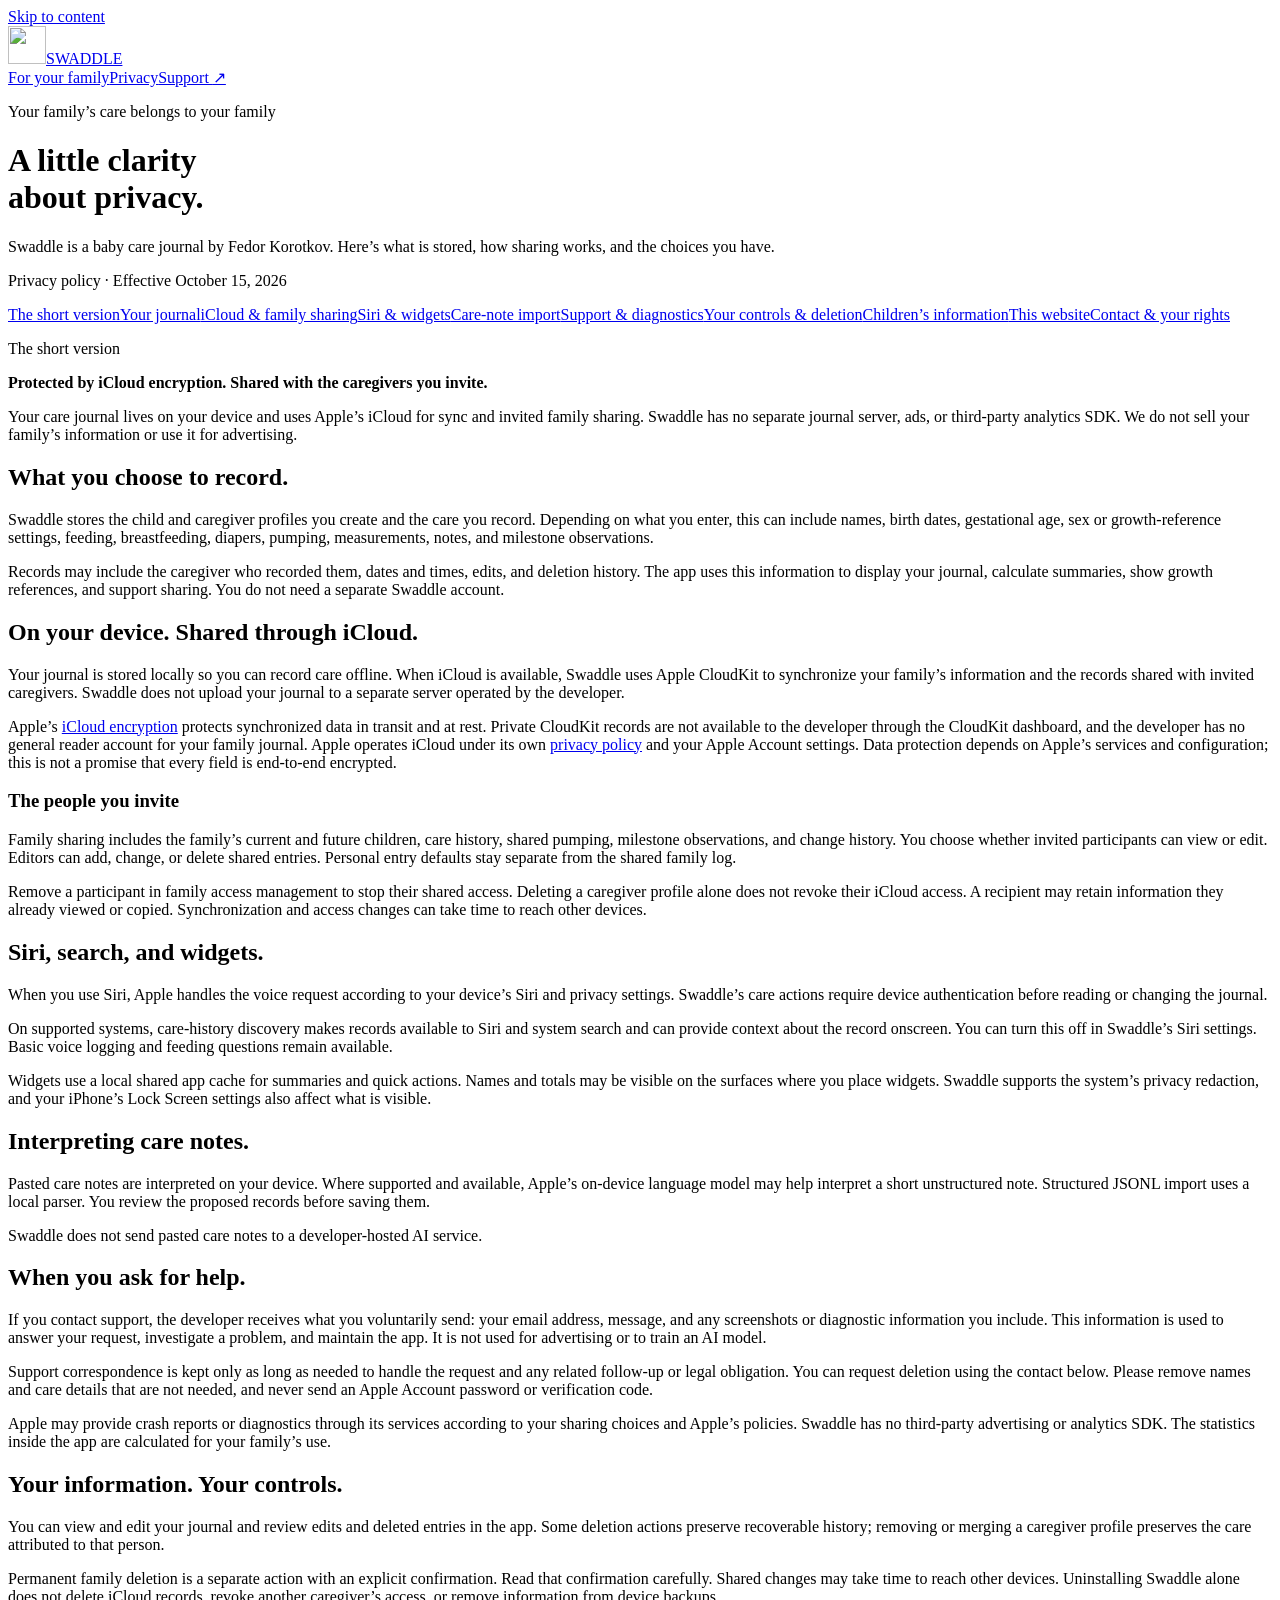
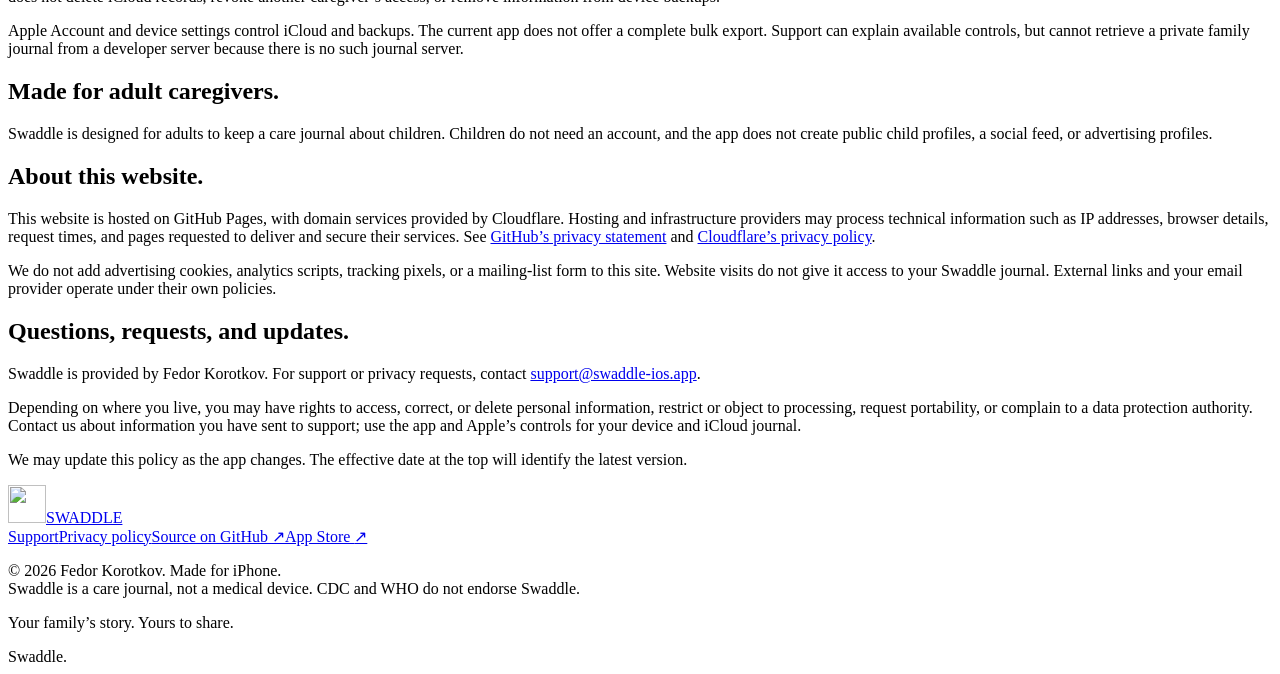
==== commit db3dd230: "Refresh Swaddle identity around family sharing and privacy" ====
--- a/website/privacy/index.html
+++ b/website/privacy/index.html
@@ -1,19 +1,19 @@
 <!doctype html>
 <html lang="en"><head><meta charset="utf-8"><meta name="viewport" content="width=device-width,initial-scale=1">
 <title>Privacy Policy — Swaddle Baby Tracker</title><meta name="description" content="How Swaddle handles your family’s care journal, iCloud sharing, Siri, widgets, support messages and website information."><link rel="canonical" href="https://swaddle-ios.app/privacy/">
-<meta name="theme-color" content="#f6f3eb"><meta property="og:type" content="website"><meta property="og:site_name" content="Swaddle"><meta property="og:title" content="Privacy Policy — Swaddle Baby Tracker"><meta property="og:description" content="How Swaddle handles your family’s care journal, iCloud sharing, Siri, widgets, support messages and website information."><meta property="og:url" content="https://swaddle-ios.app/privacy/"><meta property="og:image" content="https://swaddle-ios.app/assets/social-card.jpg"><meta name="twitter:card" content="summary_large_image">
-<link rel="icon" type="image/png" href="/assets/favicon.png"><link rel="apple-touch-icon" href="/assets/apple-touch-icon.png"><link rel="stylesheet" href="/assets/site.css?v=4"><script src="/assets/site.js?v=2" defer></script>
+<meta name="theme-color" content="#f6f3eb"><meta property="og:type" content="website"><meta property="og:site_name" content="Swaddle"><meta property="og:title" content="Privacy Policy — Swaddle Baby Tracker"><meta property="og:description" content="How Swaddle handles your family’s care journal, iCloud sharing, Siri, widgets, support messages and website information."><meta property="og:url" content="https://swaddle-ios.app/privacy/"><meta property="og:image" content="https://swaddle-ios.app/assets/social-card-family.jpg"><meta name="twitter:card" content="summary_large_image">
+<link rel="icon" type="image/png" href="/assets/favicon.png"><link rel="apple-touch-icon" href="/assets/apple-touch-icon.png"><link rel="stylesheet" href="/assets/site.css?v=5"><script src="/assets/site.js?v=2" defer></script>
 </head><body><a class="skip-link" href="#main">Skip to content</a><header class="site-header"><div class="wrap header-inner">
   <a class="brand" href="/" aria-label="Swaddle home"><img src="/assets/mark.png" width="38" height="38" alt=""><span>SWADDLE</span></a>
   <nav class="site-nav" aria-label="Main navigation"><a class="nav-family" href="/#family">For your family</a><a aria-current="page" href="/privacy/">Privacy</a><a class="support-link" href="/support/">Support <span aria-hidden="true">↗</span></a></nav>
 </div></header><main id="main" tabindex="-1">
-<div class="wrap page-hero"><p class="eyebrow">Your family’s care belongs to your family</p><h1>A little clarity<br>about privacy.</h1><p class="lead">Swaddle is a baby care journal by Fedor Korotkov. Here’s what is stored, how sharing works, and the choices you have.</p><p class="page-meta">Privacy policy · Effective October 12, 2026</p></div>
+<div class="wrap page-hero"><p class="eyebrow">Your family’s care belongs to your family</p><h1>A little clarity<br>about privacy.</h1><p class="lead">Swaddle is a baby care journal by Fedor Korotkov. Here’s what is stored, how sharing works, and the choices you have.</p><p class="page-meta">Privacy policy · Effective October 15, 2026</p></div>
 <div class="wrap document-layout">
 <nav class="page-toc" aria-label="Privacy policy sections"><a href="#overview">The short version</a><a href="#journal">Your journal</a><a href="#icloud">iCloud &amp; family sharing</a><a href="#apple-features">Siri &amp; widgets</a><a href="#notes">Care-note import</a><a href="#support-data">Support &amp; diagnostics</a><a href="#controls">Your controls &amp; deletion</a><a href="#children">Children’s information</a><a href="#website">This website</a><a href="#contact">Contact &amp; your rights</a></nav>
 <article class="prose">
-<section id="overview" class="summary-card"><p class="eyebrow">The short version</p><p>Your care journal lives on your device and uses Apple’s iCloud for sync and invited family sharing. Swaddle has no separate journal server, ads, or third-party analytics SDK. We do not sell your family’s information or use it for advertising.</p></section>
+<section id="overview" class="summary-card"><p class="eyebrow">The short version</p><p><strong>Protected by iCloud encryption. Shared with the caregivers you invite.</strong></p><p>Your care journal lives on your device and uses Apple’s iCloud for sync and invited family sharing. Swaddle has no separate journal server, ads, or third-party analytics SDK. We do not sell your family’s information or use it for advertising.</p></section>
 <section id="journal"><h2>What you choose to record.</h2><p>Swaddle stores the child and caregiver profiles you create and the care you record. Depending on what you enter, this can include names, birth dates, gestational age, sex or growth-reference settings, feeding, breastfeeding, diapers, pumping, measurements, notes, and milestone observations.</p><p>Records may include the caregiver who recorded them, dates and times, edits, and deletion history. The app uses this information to display your journal, calculate summaries, show growth references, and support sharing. You do not need a separate Swaddle account.</p></section>
-<section id="icloud"><h2>On your device. Shared through iCloud.</h2><p>Your journal is stored locally so you can record care offline. When iCloud is available, Swaddle uses Apple CloudKit to synchronize your family’s information and the records shared with invited caregivers. Swaddle does not upload your journal to a separate server operated by the developer.</p><p>Private CloudKit records are not available to the developer through the CloudKit dashboard, and the developer has no general reader account for your family journal. Apple operates iCloud under its own <a href="https://www.apple.com/legal/privacy/">privacy policy</a> and your Apple Account settings. Data protection depends on Apple’s services and configuration; this is not a promise that every field is end-to-end encrypted.</p><h3>The people you invite</h3><p>Family sharing includes the family’s current and future children, care history, shared pumping, milestone observations, and change history. You choose whether invited participants can view or edit. Editors can add, change, or delete shared entries. Personal entry defaults stay separate from the shared family log.</p><p>Remove a participant in family access management to stop their shared access. Deleting a caregiver profile alone does not revoke their iCloud access. A recipient may retain information they already viewed or copied. Synchronization and access changes can take time to reach other devices.</p></section>
+<section id="icloud"><h2>On your device. Shared through iCloud.</h2><p>Your journal is stored locally so you can record care offline. When iCloud is available, Swaddle uses Apple CloudKit to synchronize your family’s information and the records shared with invited caregivers. Swaddle does not upload your journal to a separate server operated by the developer.</p><p>Apple’s <a href="https://support.apple.com/en-us/102651">iCloud encryption</a> protects synchronized data in transit and at rest. Private CloudKit records are not available to the developer through the CloudKit dashboard, and the developer has no general reader account for your family journal. Apple operates iCloud under its own <a href="https://www.apple.com/legal/privacy/">privacy policy</a> and your Apple Account settings. Data protection depends on Apple’s services and configuration; this is not a promise that every field is end-to-end encrypted.</p><h3>The people you invite</h3><p>Family sharing includes the family’s current and future children, care history, shared pumping, milestone observations, and change history. You choose whether invited participants can view or edit. Editors can add, change, or delete shared entries. Personal entry defaults stay separate from the shared family log.</p><p>Remove a participant in family access management to stop their shared access. Deleting a caregiver profile alone does not revoke their iCloud access. A recipient may retain information they already viewed or copied. Synchronization and access changes can take time to reach other devices.</p></section>
 <section id="apple-features"><h2>Siri, search, and widgets.</h2><p>When you use Siri, Apple handles the voice request according to your device’s Siri and privacy settings. Swaddle’s care actions require device authentication before reading or changing the journal.</p><p>On supported systems, care-history discovery makes records available to Siri and system search and can provide context about the record onscreen. You can turn this off in Swaddle’s Siri settings. Basic voice logging and feeding questions remain available.</p><p>Widgets use a local shared app cache for summaries and quick actions. Names and totals may be visible on the surfaces where you place widgets. Swaddle supports the system’s privacy redaction, and your iPhone’s Lock Screen settings also affect what is visible.</p></section>
 <section id="notes"><h2>Interpreting care notes.</h2><p>Pasted care notes are interpreted on your device. Where supported and available, Apple’s on-device language model may help interpret a short unstructured note. Structured JSONL import uses a local parser. You review the proposed records before saving them.</p><p>Swaddle does not send pasted care notes to a developer-hosted AI service.</p></section>
 <section id="support-data"><h2>When you ask for help.</h2><p>If you contact support, the developer receives what you voluntarily send: your email address, message, and any screenshots or diagnostic information you include. This information is used to answer your request, investigate a problem, and maintain the app. It is not used for advertising or to train an AI model.</p><p>Support correspondence is kept only as long as needed to handle the request and any related follow-up or legal obligation. You can request deletion using the contact below. Please remove names and care details that are not needed, and never send an Apple Account password or verification code.</p><p>Apple may provide crash reports or diagnostics through its services according to your sharing choices and Apple’s policies. Swaddle has no third-party advertising or analytics SDK. The statistics inside the app are calculated for your family’s use.</p></section>
@@ -21,4 +21,4 @@
 <section id="children"><h2>Made for adult caregivers.</h2><p>Swaddle is designed for adults to keep a care journal about children. Children do not need an account, and the app does not create public child profiles, a social feed, or advertising profiles.</p></section>
 <section id="website"><h2>About this website.</h2><p>This website is hosted on GitHub Pages, with domain services provided by Cloudflare. Hosting and infrastructure providers may process technical information such as IP addresses, browser details, request times, and pages requested to deliver and secure their services. See <a href="https://docs.github.com/en/site-policy/privacy-policies/github-general-privacy-statement">GitHub’s privacy statement</a> and <a href="https://www.cloudflare.com/privacypolicy/">Cloudflare’s privacy policy</a>.</p><p>We do not add advertising cookies, analytics scripts, tracking pixels, or a mailing-list form to this site. Website visits do not give it access to your Swaddle journal. External links and your email provider operate under their own policies.</p></section>
 <section id="contact"><h2>Questions, requests, and updates.</h2><p>Swaddle is provided by Fedor Korotkov. For support or privacy requests, contact <a href="mailto:support@swaddle-ios.app">support@swaddle-ios.app</a>.</p><p>Depending on where you live, you may have rights to access, correct, or delete personal information, restrict or object to processing, request portability, or complain to a data protection authority. Contact us about information you have sent to support; use the app and Apple’s controls for your device and iCloud journal.</p><p>We may update this policy as the app changes. The effective date at the top will identify the latest version.</p></section>
-</article></div></main><footer class="site-footer"><div class="wrap"><div class="footer-top"><a class="brand" href="/" aria-label="Swaddle home"><img src="/assets/mark.png" width="38" height="38" alt="" loading="lazy"><span>SWADDLE</span></a><nav class="footer-links" aria-label="Footer"><a href="/support/">Support</a><a href="/privacy/">Privacy policy</a><a href="https://github.com/fkorotkov/swaddle-ios.app">Source on GitHub <span aria-hidden="true">↗</span></a><a href="https://apps.apple.com/app/swaddle-newborn-log/id6814224127">App Store <span aria-hidden="true">↗</span></a></nav></div><div class="footer-bottom"><p>© 2026 Fedor Korotkov. Made for iPhone.<br>Swaddle is a care journal, not a medical device. CDC and WHO do not endorse Swaddle.</p><p>All the little things, together.</p></div><div class="footer-wordmark" aria-hidden="true">Swaddle.</div></div></footer></body></html>+</article></div></main><footer class="site-footer"><div class="wrap"><div class="footer-top"><a class="brand" href="/" aria-label="Swaddle home"><img src="/assets/mark.png" width="38" height="38" alt="" loading="lazy"><span>SWADDLE</span></a><nav class="footer-links" aria-label="Footer"><a href="/support/">Support</a><a href="/privacy/">Privacy policy</a><a href="https://github.com/fkorotkov/swaddle-ios.app">Source on GitHub <span aria-hidden="true">↗</span></a><a href="https://apps.apple.com/app/swaddle-newborn-log/id6814224127">App Store <span aria-hidden="true">↗</span></a></nav></div><div class="footer-bottom"><p>© 2026 Fedor Korotkov. Made for iPhone.<br>Swaddle is a care journal, not a medical device. CDC and WHO do not endorse Swaddle.</p><p>Your family’s story. Yours to share.</p></div><div class="footer-wordmark" aria-hidden="true">Swaddle.</div></div></footer></body></html>
